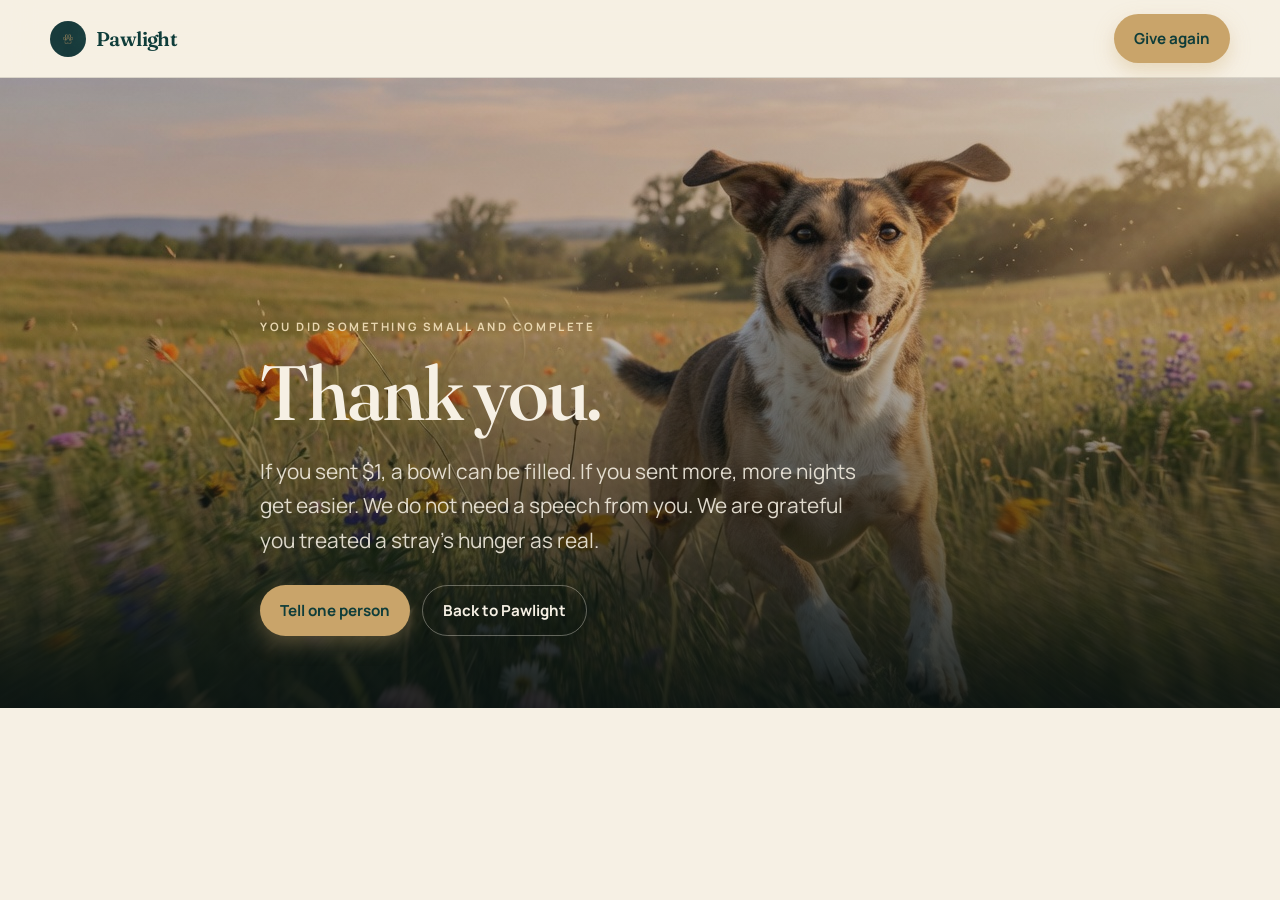
==== thank-you.html @ 3ba7a7cf "Publish Pawlight donation site" ====
<!DOCTYPE html>
<html lang="en">
<head>
  <meta charset="utf-8">
  <meta name="viewport" content="width=device-width, initial-scale=1">
  <title>Thank you — Pawlight</title>
  <meta name="robots" content="noindex">
  <link rel="icon" href="images/favicon.png" type="image/png">
  <link rel="preconnect" href="https://fonts.googleapis.com">
  <link href="https://fonts.googleapis.com/css2?family=Fraunces:opsz,wght@9..144,500&family=Manrope:wght@400;600;700&display=swap" rel="stylesheet">
  <link rel="stylesheet" href="css/style.css">
</head>
<body>
  <header class="nav">
    <div class="wrap nav-inner">
      <a class="brand" href="index.html"><img src="images/mark.jpg" alt=""> Pawlight</a>
      <a class="btn btn-gold" href="index.html#donate">Give again</a>
    </div>
  </header>
  <section class="hero" style="min-height:70vh">
    <img class="bg" src="images/after.jpg" alt="A dog running through a meadow">
    <div class="wrap hero-copy">
      <p class="eyebrow">You did something small and complete</p>
      <h1>Thank you.</h1>
      <p class="lede">If you sent $1, a bowl can be filled. If you sent more, more nights get easier. We do not need a speech from you. We are grateful you treated a stray’s hunger as real.</p>
      <div class="hero-actions">
        <a class="btn btn-gold" id="share-x" target="_blank" rel="noopener">Tell one person</a>
        <a class="btn btn-ghost" href="index.html">Back to Pawlight</a>
      </div>
    </div>
  </section>
  <div class="toast" id="toast"></div>
  <script src="js/main.js"></script>
</body>
</html>
---- css/style.css ----
:root {
  --ink: #12110e;
  --ink-soft: #3a372f;
  --cream: #f6f0e4;
  --cream-2: #ebe3d2;
  --paper: #fffaf1;
  --teal: #0f3d3a;
  --teal-2: #164e4a;
  --gold: #c9a46a;
  --gold-2: #e8d6b0;
  --rain: #1b3a42;
  --line: rgba(18, 17, 14, 0.12);
  --shadow: 0 24px 60px rgba(15, 61, 58, 0.18);
  --radius: 22px;
  --max: 1180px;
  --serif: "Fraunces", "Georgia", serif;
  --sans: "Manrope", "Segoe UI", sans-serif;
}

*,
*::before,
*::after { box-sizing: border-box; }

html { scroll-behavior: smooth; }

body {
  margin: 0;
  color: var(--ink);
  background: var(--cream);
  font-family: var(--sans);
  line-height: 1.65;
  font-size: 17px;
}

img { max-width: 100%; display: block; }

a { color: var(--teal-2); }

.skip {
  position: absolute;
  left: -999px;
  top: 0;
  background: #fff;
  padding: 8px 12px;
  z-index: 100;
}
.skip:focus { left: 12px; }

.wrap {
  width: min(var(--max), calc(100% - 40px));
  margin-inline: auto;
}

.nav {
  position: sticky;
  top: 0;
  z-index: 40;
  backdrop-filter: blur(16px);
  background: rgba(246, 240, 228, 0.86);
  border-bottom: 1px solid var(--line);
}

.nav-inner {
  display: flex;
  align-items: center;
  justify-content: space-between;
  gap: 16px;
  padding: 14px 0;
}

.brand {
  display: flex;
  align-items: center;
  gap: 10px;
  text-decoration: none;
  color: var(--teal);
  font-family: var(--serif);
  font-weight: 600;
  font-size: 1.25rem;
  letter-spacing: -0.03em;
}

.brand img {
  width: 36px;
  height: 36px;
  border-radius: 50%;
  object-fit: cover;
}

.nav-links {
  display: flex;
  gap: 22px;
  align-items: center;
}

.nav-links a {
  text-decoration: none;
  color: var(--ink-soft);
  font-size: 0.92rem;
  font-weight: 600;
}

.btn {
  display: inline-flex;
  align-items: center;
  justify-content: center;
  gap: 8px;
  border: 0;
  cursor: pointer;
  text-decoration: none;
  border-radius: 999px;
  padding: 12px 20px;
  font-weight: 700;
  font-family: var(--sans);
  font-size: 0.95rem;
  transition: transform 0.15s ease, background 0.15s ease, box-shadow 0.15s ease;
}

.btn:hover { transform: translateY(-1px); }

.btn-gold {
  background: var(--gold);
  color: var(--teal);
  box-shadow: 0 8px 20px rgba(201, 164, 106, 0.35);
}

.btn-dark {
  background: var(--teal);
  color: var(--cream);
}

.btn-ghost {
  background: transparent;
  color: var(--cream);
  border: 1px solid rgba(246, 240, 228, 0.35);
}

.menu-btn {
  display: none;
  background: none;
  border: 0;
  font-size: 1.4rem;
  color: var(--teal);
}

.hero {
  position: relative;
  min-height: min(92vh, 860px);
  color: var(--cream);
  isolation: isolate;
  display: grid;
  align-items: end;
}

.hero img.bg {
  position: absolute;
  inset: 0;
  width: 100%;
  height: 100%;
  object-fit: cover;
  z-index: -2;
}

.hero::after {
  content: "";
  position: absolute;
  inset: 0;
  z-index: -1;
  background:
    linear-gradient(180deg, rgba(8, 20, 20, 0.18) 0%, rgba(8, 20, 20, 0.25) 40%, rgba(8, 18, 18, 0.88) 100%);
}

.hero-copy {
  padding: 0 0 72px;
  max-width: 760px;
}

.eyebrow {
  text-transform: uppercase;
  letter-spacing: 0.22em;
  font-size: 0.72rem;
  font-weight: 700;
  color: var(--gold-2);
  margin: 0 0 14px;
}

h1, h2, h3 { font-family: var(--serif); letter-spacing: -0.03em; line-height: 1.12; margin: 0; }

h1 { font-size: clamp(2.6rem, 6vw, 5.2rem); font-weight: 500; }
h2 { font-size: clamp(2rem, 4vw, 3.1rem); color: var(--teal); }
h3 { font-size: 1.45rem; }

.lede {
  font-size: clamp(1.05rem, 2vw, 1.3rem);
  max-width: 46ch;
  color: rgba(246, 240, 228, 0.88);
  margin: 18px 0 28px;
}

.hero-actions { display: flex; flex-wrap: wrap; gap: 12px; }

.trust {
  display: flex;
  flex-wrap: wrap;
  gap: 18px 28px;
  margin-top: 28px;
  font-size: 0.86rem;
  color: rgba(246, 240, 228, 0.78);
}

.section { padding: 92px 0; }

.section.alt { background: var(--paper); }

.split {
  display: grid;
  grid-template-columns: 1.05fr 0.95fr;
  gap: 56px;
  align-items: center;
}

.split img {
  width: 100%;
  height: 520px;
  object-fit: cover;
  border-radius: var(--radius);
  box-shadow: var(--shadow);
}

.kicker {
  color: #8a6a32;
  font-weight: 700;
  letter-spacing: 0.16em;
  text-transform: uppercase;
  font-size: 0.72rem;
  margin-bottom: 12px;
}

.prose p { color: var(--ink-soft); font-size: 1.05rem; }

.quote {
  font-family: var(--serif);
  font-size: 1.45rem;
  line-height: 1.35;
  color: var(--teal);
  margin: 22px 0;
}

.stats {
  display: grid;
  grid-template-columns: repeat(4, 1fr);
  gap: 16px;
}

.stat {
  background: var(--teal);
  color: var(--cream);
  border-radius: 18px;
  padding: 22px;
}

.stat strong {
  display: block;
  font-family: var(--serif);
  font-size: 1.8rem;
  color: var(--gold-2);
}

.stat span { font-size: 0.92rem; color: rgba(246, 240, 228, 0.8); }

.cards {
  display: grid;
  grid-template-columns: repeat(3, 1fr);
  gap: 22px;
  margin-top: 36px;
}

.card {
  background: var(--paper);
  border-radius: var(--radius);
  overflow: hidden;
  box-shadow: 0 10px 30px rgba(18, 17, 14, 0.06);
  border: 1px solid var(--line);
}

.card img { height: 230px; width: 100%; object-fit: cover; }

.card-body { padding: 22px; }

.card h3 { margin-bottom: 8px; color: var(--teal); }

.note {
  font-size: 0.86rem;
  color: #6b6458;
}

.donate {
  background:
    radial-gradient(1200px 400px at 10% -10%, rgba(201, 164, 106, 0.18), transparent 50%),
    var(--teal);
  color: var(--cream);
}

.donate h2, .donate .kicker { color: var(--gold-2); }

.donate-grid {
  display: grid;
  grid-template-columns: 1.1fr 0.9fr;
  gap: 36px;
  margin-top: 28px;
}

.panel {
  background: rgba(255, 250, 241, 0.06);
  border: 1px solid rgba(246, 240, 228, 0.12);
  border-radius: var(--radius);
  padding: 26px;
}

.amounts { display: flex; flex-wrap: wrap; gap: 8px; margin: 12px 0 20px; }

.chip {
  border: 1px solid rgba(246, 240, 228, 0.25);
  background: transparent;
  color: var(--cream);
  border-radius: 999px;
  padding: 8px 14px;
  cursor: pointer;
  font-weight: 700;
  font-family: var(--sans);
}

.chip.active {
  background: var(--gold);
  color: var(--teal);
  border-color: var(--gold);
}

label { display: block; font-size: 0.82rem; font-weight: 700; letter-spacing: 0.06em; text-transform: uppercase; margin-bottom: 8px; color: var(--gold-2); }

select, .addr {
  width: 100%;
  border-radius: 14px;
  border: 1px solid rgba(246, 240, 228, 0.16);
  background: rgba(8, 20, 20, 0.35);
  color: var(--cream);
  padding: 12px 14px;
  font-family: ui-monospace, Consolas, monospace;
  font-size: 0.92rem;
}

.addr-row { display: flex; gap: 8px; }

.addr { overflow: hidden; text-overflow: ellipsis; }

.qr-wrap {
  display: grid;
  place-items: center;
  gap: 10px;
  text-align: center;
}

.qr-wrap img {
  width: 220px;
  height: 220px;
  background: #fff;
  padding: 10px;
  border-radius: 18px;
}

.tiny { font-size: 0.84rem; color: rgba(246, 240, 228, 0.72); }

.share { display: flex; flex-wrap: wrap; gap: 8px; margin-top: 16px; }

.share a, .share button {
  color: var(--cream);
  text-decoration: none;
  border: 1px solid rgba(246, 240, 228, 0.2);
  background: transparent;
  border-radius: 999px;
  padding: 8px 12px;
  font-size: 0.85rem;
  cursor: pointer;
  font-family: var(--sans);
}

.transparency { display: grid; grid-template-columns: 1fr 1fr; gap: 28px; }

.list { padding-left: 18px; color: var(--ink-soft); }

.footer {
  background: #0c2b29;
  color: rgba(246, 240, 228, 0.78);
  padding: 42px 0 28px;
  font-size: 0.92rem;
}

.footer a { color: var(--gold-2); }

.foot-grid {
  display: flex;
  justify-content: space-between;
  gap: 20px;
  flex-wrap: wrap;
  margin-bottom: 22px;
}

.legal { border-top: 1px solid rgba(246, 240, 228, 0.12); padding-top: 18px; font-size: 0.8rem; color: rgba(246, 240, 228, 0.58); }

.mobile-cta {
  display: none;
  position: fixed;
  left: 12px;
  right: 12px;
  bottom: 12px;
  z-index: 50;
}

.toast {
  position: fixed;
  bottom: 88px;
  left: 50%;
  transform: translateX(-50%) translateY(20px);
  background: var(--ink);
  color: #fff;
  padding: 10px 16px;
  border-radius: 999px;
  opacity: 0;
  pointer-events: none;
  transition: 0.25s ease;
}
.toast.show { opacity: 1; transform: translateX(-50%) translateY(0); }

@media (max-width: 900px) {
  .split, .donate-grid, .transparency, .cards, .stats { grid-template-columns: 1fr; }
  .split img { height: 340px; }
  .nav-links {
    display: none;
    position: absolute;
    top: 64px;
    left: 0;
    right: 0;
    background: var(--cream);
    flex-direction: column;
    padding: 16px 20px 22px;
    border-bottom: 1px solid var(--line);
  }
  .nav-links.open { display: flex; }
  .menu-btn { display: block; }
  .mobile-cta { display: block; }
  .section { padding: 64px 0; }
}

@media (prefers-reduced-motion: reduce) {
  html { scroll-behavior: auto; }
  .btn { transition: none; }
}
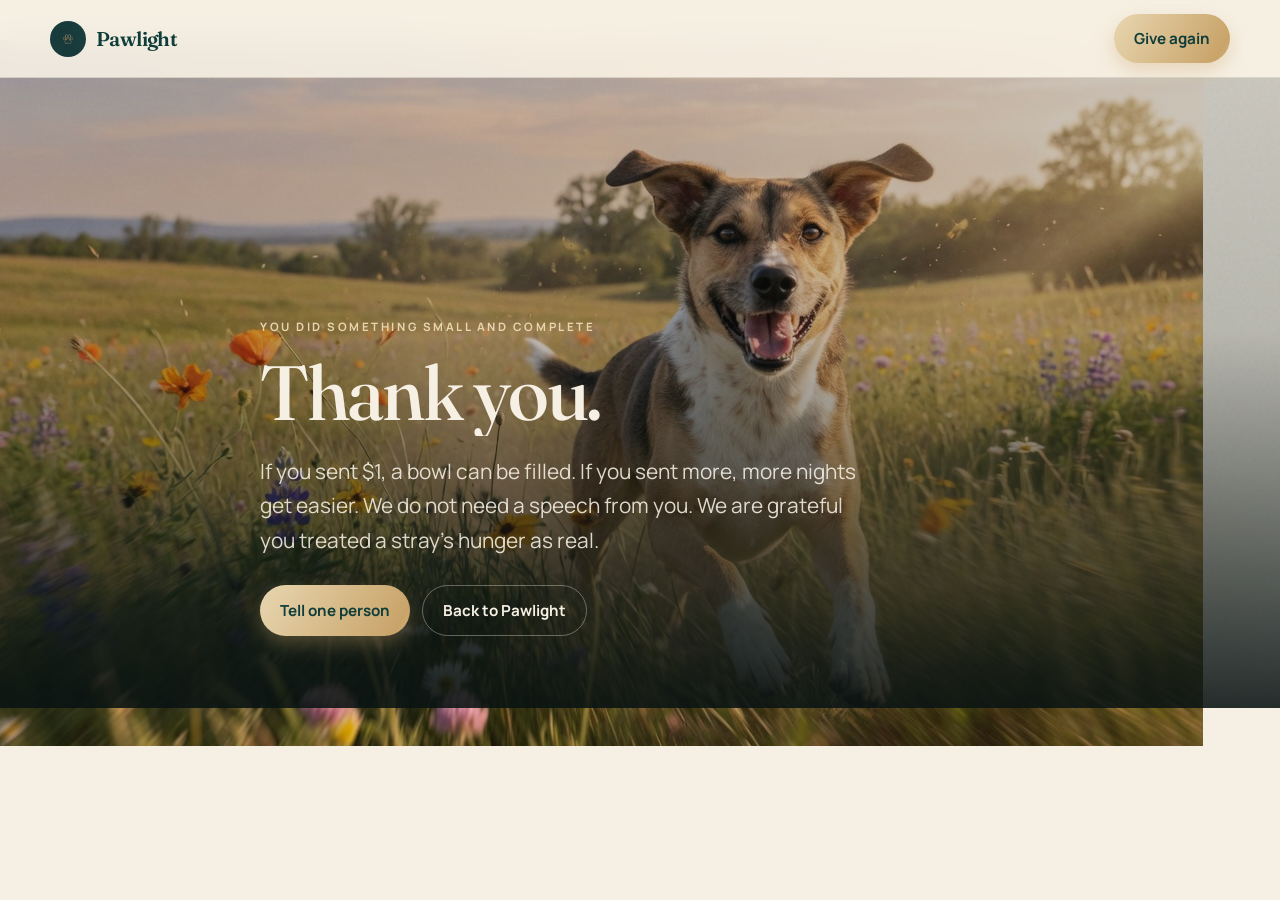
==== commit 6b55ca7b: "Cinematic motion: Ken Burns hero, reveals, ticker, gold sheen" ====
--- a/thank-you.html
+++ b/thank-you.html
@@ -19,9 +19,11 @@
   </header>
   <section class="hero" style="min-height:70vh">
     <img class="bg" src="images/after.jpg" alt="A dog running through a meadow">
+    <div class="hero-grain"></div>
+    <div class="hero-glow"></div>
     <div class="wrap hero-copy">
       <p class="eyebrow">You did something small and complete</p>
-      <h1>Thank you.</h1>
+      <h1><span class="line"><span>Thank you.</span></span></h1>
       <p class="lede">If you sent $1, a bowl can be filled. If you sent more, more nights get easier. We do not need a speech from you. We are grateful you treated a stray’s hunger as real.</p>
       <div class="hero-actions">
         <a class="btn btn-gold" id="share-x" target="_blank" rel="noopener">Tell one person</a>
--- a/css/style.css
+++ b/css/style.css
@@ -116,12 +116,14 @@
   transition: transform 0.15s ease, background 0.15s ease, box-shadow 0.15s ease;
 }
 
-.btn:hover { transform: translateY(-1px); }
+.btn:hover { transform: translateY(-2px); }
 
 .btn-gold {
-  background: var(--gold);
+  background: linear-gradient(120deg, #e8d6b0 0%, var(--gold) 45%, #f3e6c6 70%, var(--gold) 100%);
+  background-size: 220% 100%;
   color: var(--teal);
   box-shadow: 0 8px 20px rgba(201, 164, 106, 0.35);
+  animation: sheen 3.8s ease-in-out infinite;
 }
 
 .btn-dark {
@@ -154,11 +156,40 @@
 
 .hero img.bg {
   position: absolute;
+  inset: -6%;
+  width: 112%;
+  height: 112%;
+  object-fit: cover;
+  z-index: -2;
+  animation: kenburns 28s ease-in-out infinite alternate;
+}
+
+.hero-grain,
+.hero-glow {
+  position: absolute;
+  inset: 0;
+  z-index: -1;
+  pointer-events: none;
+}
+
+.hero-grain {
+  opacity: 0.18;
+  background-image: url("data:image/svg+xml,%3Csvg viewBox='0 0 200 200' xmlns='http://www.w3.org/2000/svg'%3E%3Cfilter id='n'%3E%3CfeTurbulence type='fractalNoise' baseFrequency='.85' numOctaves='4' stitchTiles='stitch'/%3E%3C/filter%3E%3Crect width='100%25' height='100%25' filter='url(%23n)' opacity='.55'/%3E%3C/svg%3E");
+  mix-blend-mode: overlay;
+}
+
+.hero-glow {
+  background: radial-gradient(600px 280px at 70% 80%, rgba(201,164,106,.28), transparent 70%);
+  animation: glowpulse 6s ease-in-out infinite;
+}
+
+#paws {
+  position: absolute;
   inset: 0;
   width: 100%;
   height: 100%;
-  object-fit: cover;
-  z-index: -2;
+  z-index: -1;
+  pointer-events: none;
 }
 
 .hero::after {
@@ -187,6 +218,16 @@
 h1, h2, h3 { font-family: var(--serif); letter-spacing: -0.03em; line-height: 1.12; margin: 0; }
 
 h1 { font-size: clamp(2.6rem, 6vw, 5.2rem); font-weight: 500; }
+h1 .line {
+  display: block;
+  overflow: hidden;
+}
+h1 .line span {
+  display: block;
+  animation: rise 1s cubic-bezier(.16,1,.3,1) both;
+}
+h1 .line:nth-child(2) span { animation-delay: .12s; }
+h1 .line:nth-child(3) span { animation-delay: .24s; }
 h2 { font-size: clamp(2rem, 4vw, 3.1rem); color: var(--teal); }
 h3 { font-size: 1.45rem; }
 
@@ -224,7 +265,6 @@
   height: 520px;
   object-fit: cover;
   border-radius: var(--radius);
-  box-shadow: var(--shadow);
 }
 
 .kicker {
@@ -283,7 +323,15 @@
   border: 1px solid var(--line);
 }
 
-.card img { height: 230px; width: 100%; object-fit: cover; }
+.card { transition: transform .45s ease, box-shadow .45s ease; }
+.card:hover { transform: translateY(-8px); box-shadow: 0 24px 50px rgba(15, 61, 58, 0.16); }
+.card img {
+  height: 230px;
+  width: 100%;
+  object-fit: cover;
+  transition: transform 1.1s ease;
+}
+.card:hover img { transform: scale(1.08); }
 
 .card-body { padding: 22px; }
 
@@ -451,7 +499,160 @@
   .section { padding: 64px 0; }
 }
 
+.progress {
+  position: fixed;
+  top: 0;
+  left: 0;
+  height: 3px;
+  width: 0;
+  z-index: 80;
+  background: linear-gradient(90deg, var(--gold), #fff3d0);
+  box-shadow: 0 0 12px rgba(201,164,106,.8);
+}
+
+.ticker {
+  overflow: hidden;
+  background: var(--teal);
+  color: var(--gold-2);
+  border-top: 1px solid rgba(232,214,176,.15);
+  border-bottom: 1px solid rgba(232,214,176,.15);
+  padding: 10px 0;
+  font-size: .82rem;
+  font-weight: 700;
+  letter-spacing: .18em;
+  text-transform: uppercase;
+}
+.ticker-track {
+  display: flex;
+  gap: 48px;
+  width: max-content;
+  animation: marquee 28s linear infinite;
+  white-space: nowrap;
+}
+
+.media {
+  position: relative;
+  overflow: hidden;
+  border-radius: var(--radius);
+  box-shadow: var(--shadow);
+}
+.media img {
+  width: 100%;
+  height: 520px;
+  object-fit: cover;
+  border-radius: var(--radius);
+  transition: transform 1.4s ease;
+}
+.media:hover img { transform: scale(1.05); }
+
+.reveal {
+  opacity: 0;
+  transform: translateY(28px);
+  animation: none;
+}
+.reveal.in {
+  animation: fadeup .9s cubic-bezier(.16,1,.3,1) forwards;
+}
+.reveal.d1 { animation-delay: .08s; }
+.reveal.d2 { animation-delay: .16s; }
+.reveal.d3 { animation-delay: .24s; }
+
+.stat {
+  position: relative;
+  overflow: hidden;
+  transition: transform .35s ease;
+}
+.stat:hover { transform: translateY(-4px); }
+.stat::after {
+  content: "";
+  position: absolute;
+  inset: auto -40% -40% auto;
+  width: 120px;
+  height: 120px;
+  background: radial-gradient(circle, rgba(232,214,176,.25), transparent 70%);
+}
+
+.chip { transition: transform .2s ease, background .2s ease, color .2s ease; }
+.chip:hover { transform: translateY(-2px); }
+
+.qr-ring {
+  position: relative;
+  display: grid;
+  place-items: center;
+}
+.qr-ring::before {
+  content: "";
+  position: absolute;
+  width: 248px;
+  height: 248px;
+  border-radius: 28px;
+  border: 1px solid rgba(232,214,176,.35);
+  animation: ring 2.8s ease-out infinite;
+}
+
+.donate {
+  position: relative;
+  overflow: hidden;
+}
+.donate::before {
+  content: "";
+  position: absolute;
+  width: 520px;
+  height: 520px;
+  right: -120px;
+  top: -160px;
+  background: radial-gradient(circle, rgba(201,164,106,.22), transparent 68%);
+  animation: glowpulse 7s ease-in-out infinite;
+}
+
+.mobile-cta { animation: bouncecta 2.6s ease-in-out infinite; }
+
+@keyframes kenburns {
+  from { transform: scale(1) translate3d(0,0,0); }
+  to { transform: scale(1.12) translate3d(-2%, -1.5%, 0); }
+}
+@keyframes rise {
+  from { transform: translateY(110%); opacity: 0; }
+  to { transform: translateY(0); opacity: 1; }
+}
+@keyframes fadeup {
+  from { opacity: 0; transform: translateY(28px); }
+  to { opacity: 1; transform: translateY(0); }
+}
+@keyframes sheen {
+  0%, 70% { background-position: 100% 0; }
+  100% { background-position: 0 0; }
+}
+@keyframes glowpulse {
+  0%, 100% { opacity: .55; }
+  50% { opacity: 1; }
+}
+@keyframes marquee {
+  from { transform: translateX(0); }
+  to { transform: translateX(-50%); }
+}
+@keyframes ring {
+  0% { transform: scale(.92); opacity: .7; }
+  100% { transform: scale(1.12); opacity: 0; }
+}
+@keyframes bouncecta {
+  0%, 70%, 100% { transform: translateY(0); }
+  80% { transform: translateY(-4px); }
+}
+
+@media (max-width: 900px) {
+  .media img { height: 340px; }
+}
+
 @media (prefers-reduced-motion: reduce) {
   html { scroll-behavior: auto; }
-  .btn { transition: none; }
-}
+  .btn, .card, .card img, .media img, .chip { transition: none; }
+  .hero img.bg,
+  .btn-gold,
+  .hero-glow,
+  .ticker-track,
+  .qr-ring::before,
+  .mobile-cta,
+  h1 .line span { animation: none !important; }
+  .reveal { opacity: 1; transform: none; }
+}
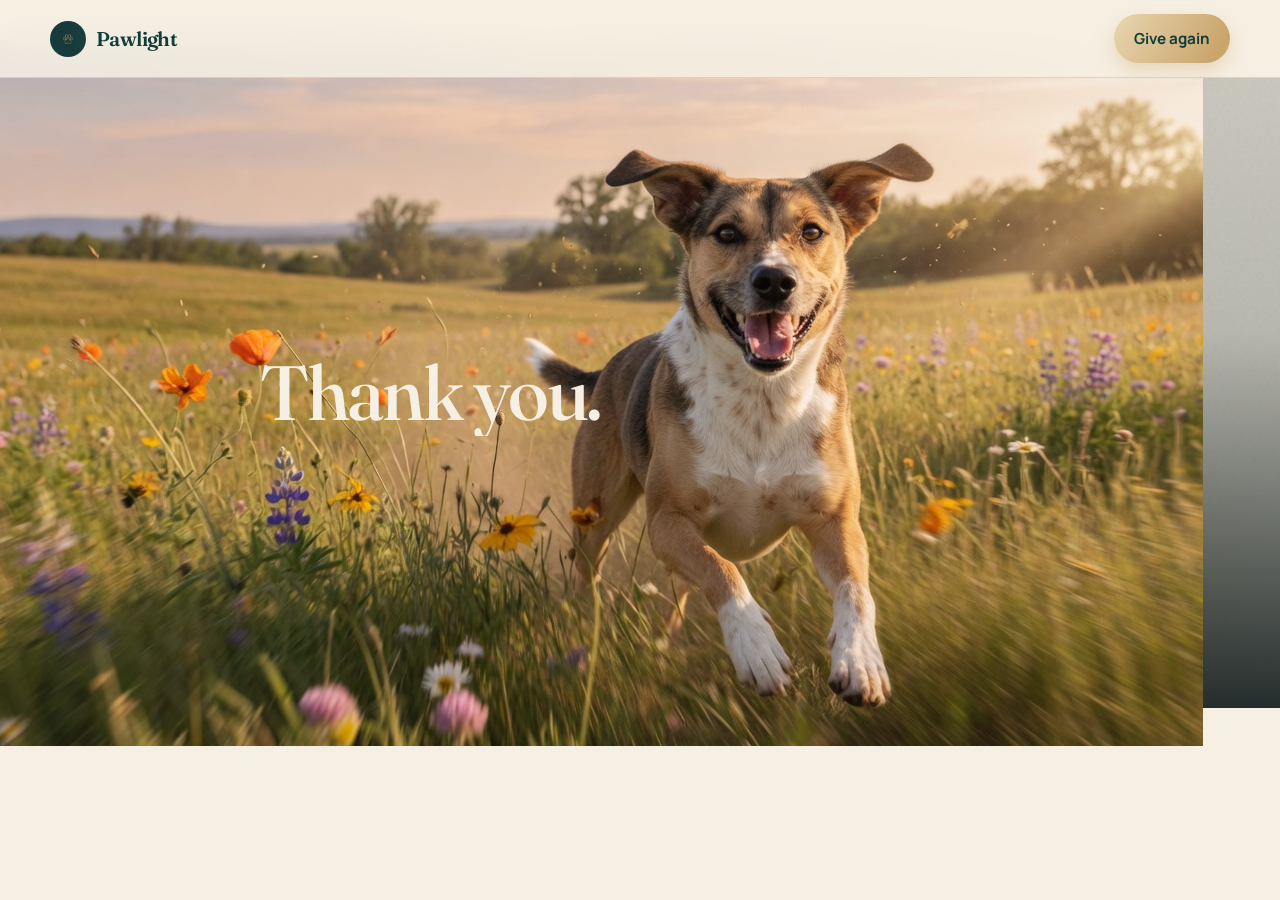
==== commit 2b925168: "Real Polygon wallet donate: USDT/USDC/POL transfer, no simulation" ====
--- a/thank-you.html
+++ b/thank-you.html
@@ -25,6 +25,7 @@
       <p class="eyebrow">You did something small and complete</p>
       <h1><span class="line"><span>Thank you.</span></span></h1>
       <p class="lede">If you sent $1, a bowl can be filled. If you sent more, more nights get easier. We do not need a speech from you. We are grateful you treated a stray’s hunger as real.</p>
+      <p class="lede" id="txLine" hidden></p>
       <div class="hero-actions">
         <a class="btn btn-gold" id="share-x" target="_blank" rel="noopener">Tell one person</a>
         <a class="btn btn-ghost" href="index.html">Back to Pawlight</a>
@@ -33,5 +34,15 @@
   </section>
   <div class="toast" id="toast"></div>
   <script src="js/main.js"></script>
+  <script>
+    (function () {
+      const tx = new URLSearchParams(location.search).get("tx");
+      if (!tx || !/^0x[a-fA-F0-9]{64}$/.test(tx)) return;
+      const el = document.getElementById("txLine");
+      if (!el) return;
+      el.hidden = false;
+      el.innerHTML = 'On-chain receipt: <a href="https://polygonscan.com/tx/' + tx + '" style="color:#e8d6b0" target="_blank" rel="noopener">view this transaction on Polygonscan</a>';
+    })();
+  </script>
 </body>
 </html>
--- a/css/style.css
+++ b/css/style.css
@@ -154,13 +154,18 @@
   align-items: end;
 }
 
+.hero-bg-wrap {
+  position: absolute;
+  inset: 0;
+  z-index: -2;
+  overflow: hidden;
+}
 .hero img.bg {
   position: absolute;
   inset: -6%;
   width: 112%;
   height: 112%;
   object-fit: cover;
-  z-index: -2;
   animation: kenburns 28s ease-in-out infinite alternate;
 }
 
@@ -417,6 +422,14 @@
 }
 
 .tiny { font-size: 0.84rem; color: rgba(246, 240, 228, 0.72); }
+
+#donateWallet { min-width: 240px; padding: 14px 26px; font-size: 1.05rem; }
+.donate-status { margin: 12px 0 0; font-size: 0.92rem; color: rgba(246, 240, 228, 0.78); line-height: 1.5; }
+.donate-status.ok { color: #b8e0c8; }
+.donate-status.err { color: #f3b6aa; }
+.donate-status.warn { color: var(--gold-2); }
+#walletLinks { margin-top: 12px; }
+#txLink a { color: var(--gold-2); }
 
 .share { display: flex; flex-wrap: wrap; gap: 8px; margin-top: 16px; }
 
@@ -635,6 +648,42 @@
   0% { transform: scale(.92); opacity: .7; }
   100% { transform: scale(1.12); opacity: 0; }
 }
+.who { background: var(--paper); }
+.who-grid {
+  display: grid;
+  grid-template-columns: repeat(3, 1fr);
+  gap: 22px;
+  margin-top: 36px;
+}
+.who-card {
+  background: var(--cream);
+  border: 1px solid var(--line);
+  border-radius: var(--radius);
+  padding: 26px 24px;
+  min-height: 200px;
+}
+.who-card h3 { color: var(--teal); margin-bottom: 10px; }
+.who-card p { color: var(--ink-soft); margin: 0; }
+
+.hscroll { overflow: hidden; }
+.hscroll-track.cards {
+  display: flex;
+  width: max-content;
+  will-change: transform;
+}
+.hscroll-track .card {
+  width: min(400px, 78vw);
+  min-width: min(400px, 78vw);
+  flex: 0 0 auto;
+}
+
+.split .prose, .media { will-change: transform, opacity; }
+
+@media (max-width: 900px) {
+  .who-grid { grid-template-columns: 1fr; }
+  .hscroll { overflow: visible; }
+}
+
 @keyframes bouncecta {
   0%, 70%, 100% { transform: translateY(0); }
   80% { transform: translateY(-4px); }
